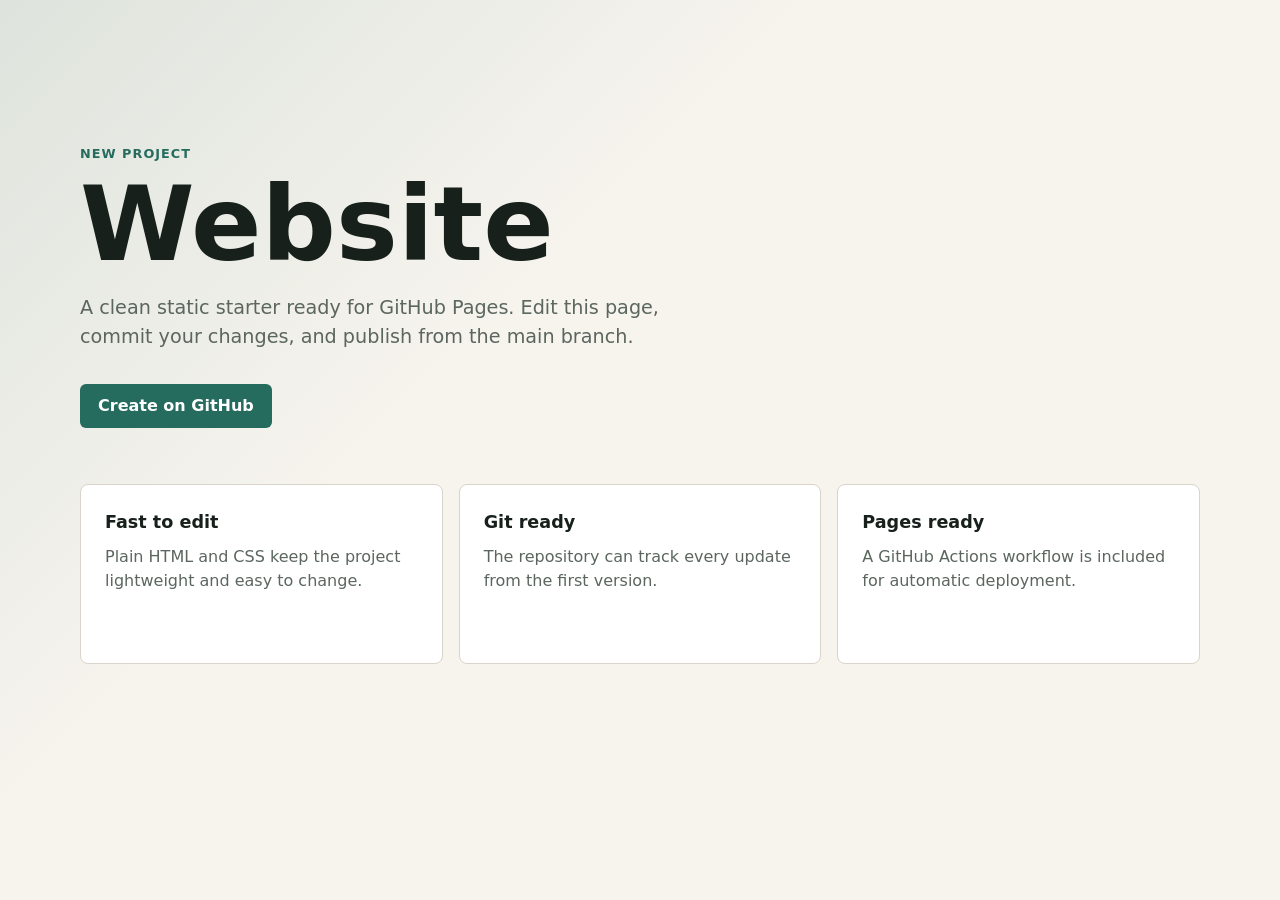
==== index.html @ baddbef1 "Initial website project" ====
<!doctype html>
<html lang="en">
  <head>
    <meta charset="utf-8">
    <meta name="viewport" content="width=device-width, initial-scale=1">
    <meta name="description" content="A starter website project.">
    <title>Website</title>
    <link rel="stylesheet" href="assets/styles.css">
  </head>
  <body>
    <main class="site-shell">
      <section class="hero" aria-labelledby="page-title">
        <p class="eyebrow">New project</p>
        <h1 id="page-title">Website</h1>
        <p class="intro">
          A clean static starter ready for GitHub Pages. Edit this page, commit
          your changes, and publish from the main branch.
        </p>
        <a class="button" href="https://github.com/new">Create on GitHub</a>
      </section>

      <section class="content-grid" aria-label="Project highlights">
        <article>
          <h2>Fast to edit</h2>
          <p>Plain HTML and CSS keep the project lightweight and easy to change.</p>
        </article>
        <article>
          <h2>Git ready</h2>
          <p>The repository can track every update from the first version.</p>
        </article>
        <article>
          <h2>Pages ready</h2>
          <p>A GitHub Actions workflow is included for automatic deployment.</p>
        </article>
      </section>
    </main>
  </body>
</html>
---- assets/styles.css ----
:root {
  color-scheme: light;
  --bg: #f7f4ee;
  --ink: #17201b;
  --muted: #5b665f;
  --accent: #256c5f;
  --accent-strong: #16483f;
  --panel: #ffffff;
  --line: #d9d4ca;
}

* {
  box-sizing: border-box;
}

body {
  margin: 0;
  min-height: 100vh;
  font-family: Inter, ui-sans-serif, system-ui, -apple-system, BlinkMacSystemFont, "Segoe UI", sans-serif;
  line-height: 1.5;
  color: var(--ink);
  background:
    linear-gradient(135deg, rgba(37, 108, 95, 0.12), transparent 38%),
    var(--bg);
}

.site-shell {
  width: min(1120px, calc(100% - 32px));
  margin: 0 auto;
  padding: 72px 0;
}

.hero {
  max-width: 760px;
  padding: 72px 0 56px;
}

.eyebrow {
  margin: 0 0 12px;
  color: var(--accent);
  font-size: 0.8rem;
  font-weight: 700;
  letter-spacing: 0.08em;
  text-transform: uppercase;
}

h1,
h2,
p {
  margin-top: 0;
}

h1 {
  margin-bottom: 20px;
  font-size: clamp(3rem, 10vw, 6.5rem);
  line-height: 0.95;
  letter-spacing: 0;
}

.intro {
  max-width: 620px;
  margin-bottom: 32px;
  color: var(--muted);
  font-size: 1.2rem;
}

.button {
  display: inline-flex;
  min-height: 44px;
  align-items: center;
  justify-content: center;
  padding: 0 18px;
  border-radius: 6px;
  color: #ffffff;
  background: var(--accent);
  font-weight: 700;
  text-decoration: none;
}

.button:hover {
  background: var(--accent-strong);
}

.content-grid {
  display: grid;
  grid-template-columns: repeat(3, minmax(0, 1fr));
  gap: 16px;
}

article {
  min-height: 180px;
  padding: 24px;
  border: 1px solid var(--line);
  border-radius: 8px;
  background: var(--panel);
}

article h2 {
  margin-bottom: 10px;
  font-size: 1.1rem;
}

article p {
  margin-bottom: 0;
  color: var(--muted);
}

@media (max-width: 720px) {
  .site-shell {
    padding: 40px 0;
  }

  .hero {
    padding: 48px 0 40px;
  }

  .content-grid {
    grid-template-columns: 1fr;
  }
}
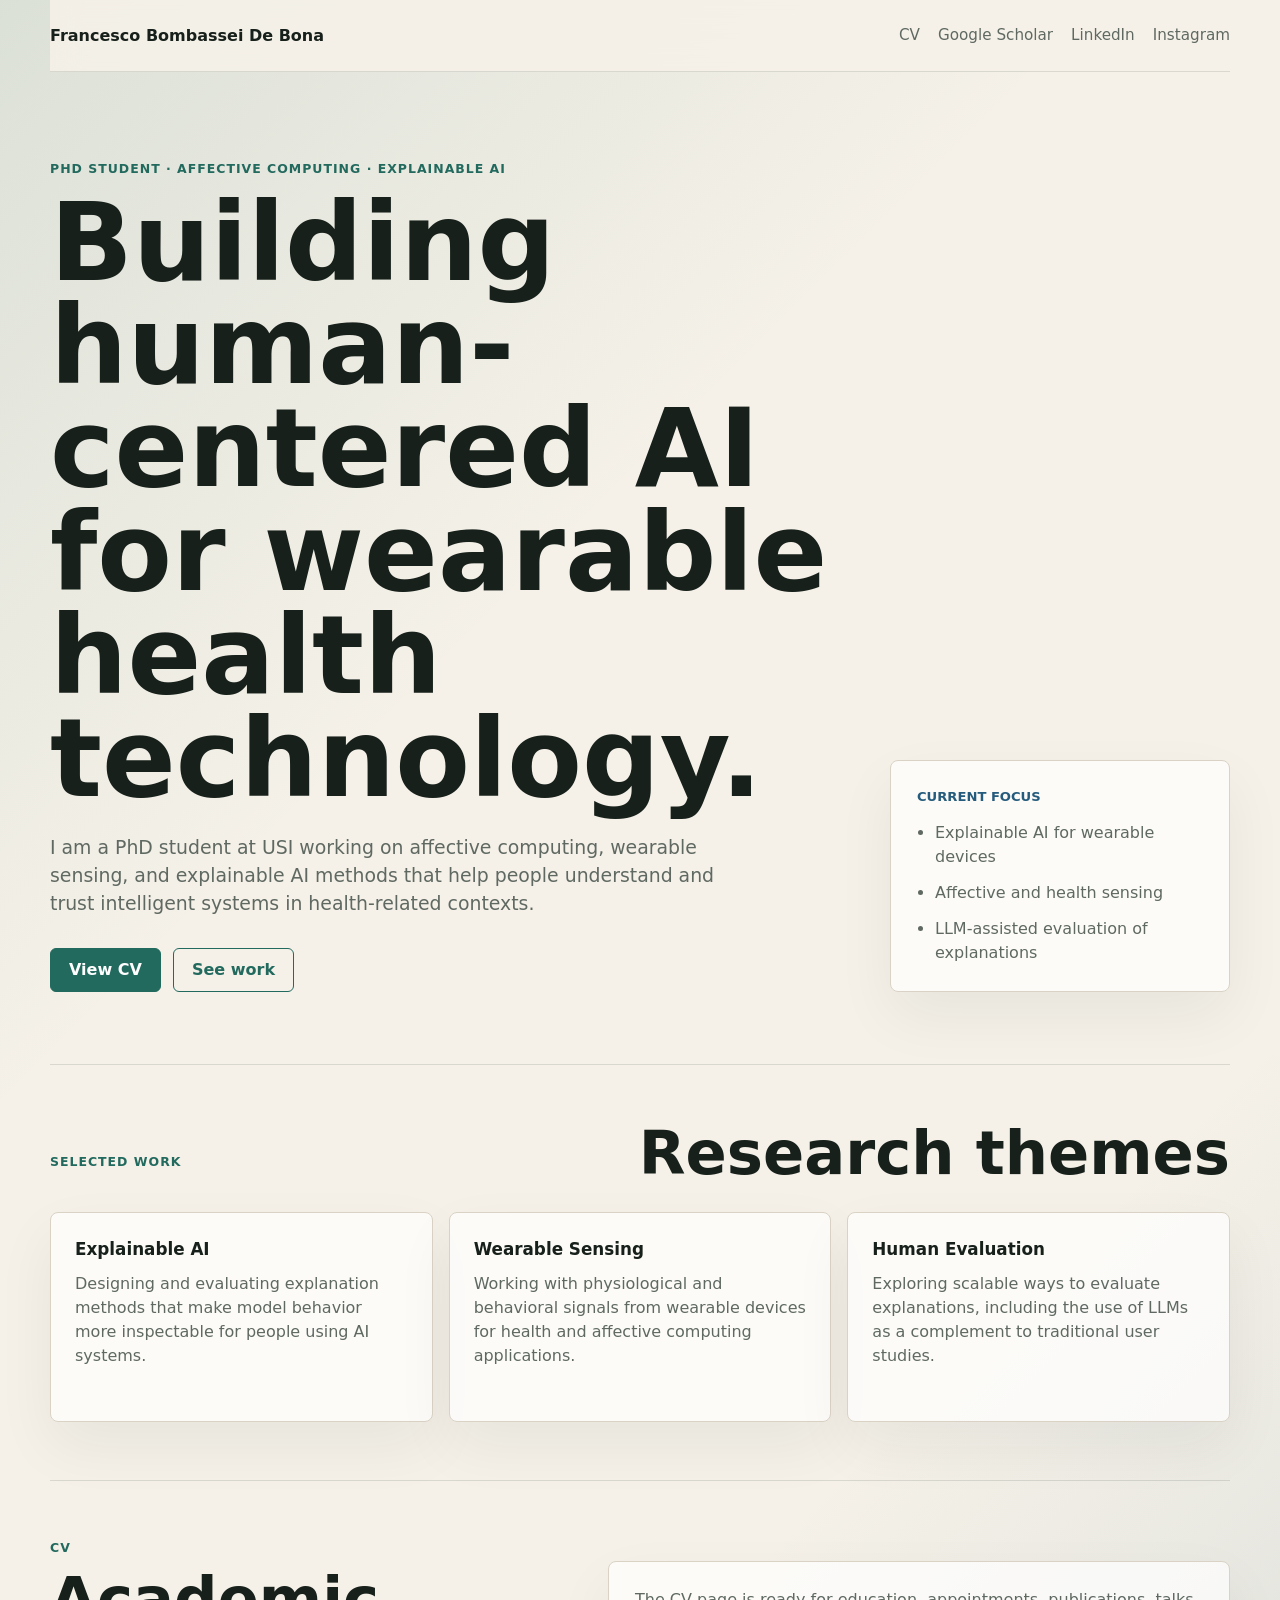
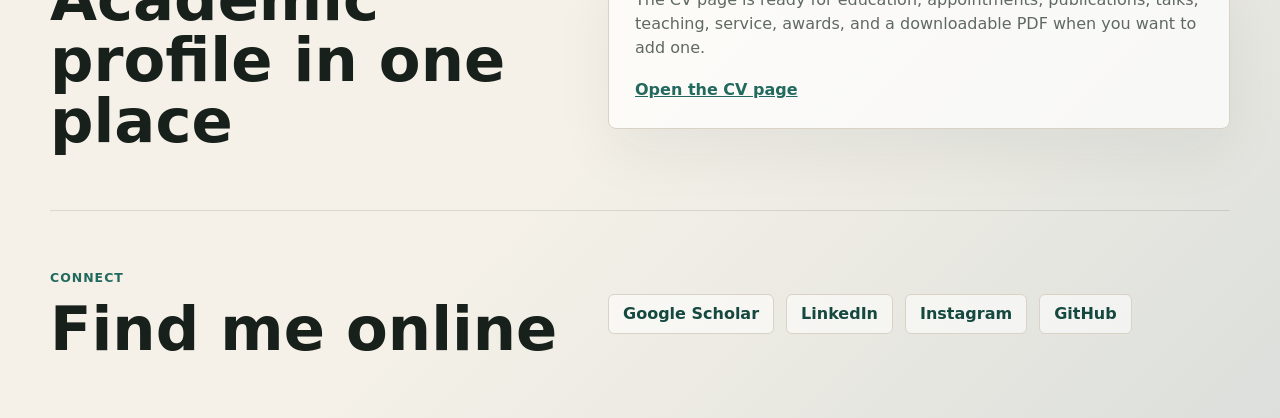
==== commit 3e1ddbae: "Build personal homepage and CV page" ====
--- a/index.html
+++ b/index.html
@@ -3,35 +3,102 @@
   <head>
     <meta charset="utf-8">
     <meta name="viewport" content="width=device-width, initial-scale=1">
-    <meta name="description" content="A starter website project.">
-    <title>Website</title>
+    <meta name="description" content="Personal website for Francesco Bombassei De Bona.">
+    <title>Francesco Bombassei De Bona</title>
     <link rel="stylesheet" href="assets/styles.css">
   </head>
   <body>
-    <main class="site-shell">
+    <header class="site-header">
+      <a class="brand" href="index.html">Francesco Bombassei De Bona</a>
+      <nav class="top-links" aria-label="Primary links">
+        <a href="cv.html">CV</a>
+        <a href="https://scholar.google.com/scholar?q=%22Francesco+Bombassei+De+Bona%22" target="_blank" rel="noopener noreferrer">Google Scholar</a>
+        <a href="https://www.linkedin.com/in/frabomba6/" target="_blank" rel="noopener noreferrer">LinkedIn</a>
+        <a href="https://www.instagram.com/frabomba6/" target="_blank" rel="noopener noreferrer">Instagram</a>
+      </nav>
+    </header>
+
+    <main>
       <section class="hero" aria-labelledby="page-title">
-        <p class="eyebrow">New project</p>
-        <h1 id="page-title">Website</h1>
-        <p class="intro">
-          A clean static starter ready for GitHub Pages. Edit this page, commit
-          your changes, and publish from the main branch.
-        </p>
-        <a class="button" href="https://github.com/new">Create on GitHub</a>
+        <div class="hero-copy">
+          <p class="eyebrow">PhD student · Affective computing · Explainable AI</p>
+          <h1 id="page-title">Building human-centered AI for wearable health technology.</h1>
+          <p class="intro">
+            I am a PhD student at USI working on affective computing, wearable
+            sensing, and explainable AI methods that help people understand and
+            trust intelligent systems in health-related contexts.
+          </p>
+          <div class="hero-actions" aria-label="Main actions">
+            <a class="button" href="cv.html">View CV</a>
+            <a class="button secondary" href="#work">See work</a>
+          </div>
+        </div>
+        <aside class="profile-panel" aria-label="Profile summary">
+          <p class="panel-kicker">Current Focus</p>
+          <ul>
+            <li>Explainable AI for wearable devices</li>
+            <li>Affective and health sensing</li>
+            <li>LLM-assisted evaluation of explanations</li>
+          </ul>
+        </aside>
       </section>
 
-      <section class="content-grid" aria-label="Project highlights">
-        <article>
-          <h2>Fast to edit</h2>
-          <p>Plain HTML and CSS keep the project lightweight and easy to change.</p>
-        </article>
-        <article>
-          <h2>Git ready</h2>
-          <p>The repository can track every update from the first version.</p>
-        </article>
-        <article>
-          <h2>Pages ready</h2>
-          <p>A GitHub Actions workflow is included for automatic deployment.</p>
-        </article>
+      <section id="work" class="section-block" aria-labelledby="work-title">
+        <div class="section-heading">
+          <p class="eyebrow">Selected Work</p>
+          <h2 id="work-title">Research themes</h2>
+        </div>
+        <div class="content-grid">
+          <article>
+            <h3>Explainable AI</h3>
+            <p>
+              Designing and evaluating explanation methods that make model
+              behavior more inspectable for people using AI systems.
+            </p>
+          </article>
+          <article>
+            <h3>Wearable Sensing</h3>
+            <p>
+              Working with physiological and behavioral signals from wearable
+              devices for health and affective computing applications.
+            </p>
+          </article>
+          <article>
+            <h3>Human Evaluation</h3>
+            <p>
+              Exploring scalable ways to evaluate explanations, including the
+              use of LLMs as a complement to traditional user studies.
+            </p>
+          </article>
+        </div>
+      </section>
+
+      <section class="section-block split-section" aria-labelledby="cv-title">
+        <div>
+          <p class="eyebrow">CV</p>
+          <h2 id="cv-title">Academic profile in one place</h2>
+        </div>
+        <div class="text-panel">
+          <p>
+            The CV page is ready for education, appointments, publications,
+            talks, teaching, service, awards, and a downloadable PDF when you
+            want to add one.
+          </p>
+          <a class="text-link" href="cv.html">Open the CV page</a>
+        </div>
+      </section>
+
+      <section class="section-block contact-strip" aria-labelledby="contact-title">
+        <div>
+          <p class="eyebrow">Connect</p>
+          <h2 id="contact-title">Find me online</h2>
+        </div>
+        <div class="contact-links">
+          <a href="https://scholar.google.com/scholar?q=%22Francesco+Bombassei+De+Bona%22" target="_blank" rel="noopener noreferrer">Google Scholar</a>
+          <a href="https://www.linkedin.com/in/frabomba6/" target="_blank" rel="noopener noreferrer">LinkedIn</a>
+          <a href="https://www.instagram.com/frabomba6/" target="_blank" rel="noopener noreferrer">Instagram</a>
+          <a href="https://github.com/FraBomba6" target="_blank" rel="noopener noreferrer">GitHub</a>
+        </div>
       </section>
     </main>
   </body>
--- a/assets/styles.css
+++ b/assets/styles.css
@@ -1,16 +1,22 @@
 :root {
   color-scheme: light;
-  --bg: #f7f4ee;
+  --bg: #f5f1e8;
   --ink: #17201b;
-  --muted: #5b665f;
-  --accent: #256c5f;
-  --accent-strong: #16483f;
+  --muted: #5f6962;
+  --accent: #22695e;
+  --accent-strong: #15493f;
+  --blue: #255b7c;
   --panel: #ffffff;
-  --line: #d9d4ca;
+  --line: #d9d2c5;
+  --soft: #ece5d8;
 }
 
 * {
   box-sizing: border-box;
+}
+
+html {
+  scroll-behavior: smooth;
 }
 
 body {
@@ -20,48 +26,121 @@
   line-height: 1.5;
   color: var(--ink);
   background:
-    linear-gradient(135deg, rgba(37, 108, 95, 0.12), transparent 38%),
+    linear-gradient(135deg, rgba(34, 105, 94, 0.12), transparent 34%),
+    linear-gradient(315deg, rgba(37, 91, 124, 0.12), transparent 30%),
     var(--bg);
 }
 
-.site-shell {
-  width: min(1120px, calc(100% - 32px));
+a {
+  color: inherit;
+}
+
+.site-header {
+  position: sticky;
+  top: 0;
+  z-index: 10;
+  display: flex;
+  width: min(1180px, calc(100% - 32px));
+  min-height: 72px;
+  align-items: center;
+  justify-content: space-between;
+  gap: 24px;
   margin: 0 auto;
-  padding: 72px 0;
+  border-bottom: 1px solid rgba(23, 32, 27, 0.12);
+  background: rgba(245, 241, 232, 0.9);
+  backdrop-filter: blur(14px);
+}
+
+.brand {
+  font-weight: 800;
+  text-decoration: none;
+}
+
+.top-links {
+  display: flex;
+  flex-wrap: wrap;
+  align-items: center;
+  justify-content: flex-end;
+  gap: 10px 18px;
+  color: var(--muted);
+  font-size: 0.95rem;
+}
+
+.top-links a {
+  text-decoration: none;
+}
+
+.top-links a:hover,
+.top-links a[aria-current="page"] {
+  color: var(--accent);
+}
+
+main,
+.cv-layout {
+  width: min(1180px, calc(100% - 32px));
+  margin: 0 auto;
 }
 
 .hero {
-  max-width: 760px;
-  padding: 72px 0 56px;
+  display: grid;
+  grid-template-columns: minmax(0, 1fr) 340px;
+  gap: 48px;
+  align-items: end;
+  padding: 88px 0 72px;
+}
+
+.hero-copy {
+  max-width: 790px;
 }
 
 .eyebrow {
   margin: 0 0 12px;
   color: var(--accent);
-  font-size: 0.8rem;
-  font-weight: 700;
+  font-size: 0.78rem;
+  font-weight: 800;
   letter-spacing: 0.08em;
   text-transform: uppercase;
 }
 
 h1,
 h2,
+h3,
 p {
   margin-top: 0;
 }
 
 h1 {
-  margin-bottom: 20px;
-  font-size: clamp(3rem, 10vw, 6.5rem);
+  margin-bottom: 22px;
+  max-width: 920px;
+  font-size: clamp(3rem, 9vw, 6.8rem);
   line-height: 0.95;
   letter-spacing: 0;
 }
 
+h2 {
+  margin-bottom: 0;
+  font-size: clamp(2rem, 5vw, 3.8rem);
+  line-height: 1;
+  letter-spacing: 0;
+}
+
+h3 {
+  margin-bottom: 10px;
+  font-size: 1.05rem;
+}
+
 .intro {
-  max-width: 620px;
-  margin-bottom: 32px;
-  color: var(--muted);
-  font-size: 1.2rem;
+  max-width: 700px;
+  margin-bottom: 30px;
+  color: var(--muted);
+  font-size: 1.18rem;
+}
+
+.hero-actions,
+.contact-links {
+  display: flex;
+  flex-wrap: wrap;
+  gap: 12px;
 }
 
 .button {
@@ -70,10 +149,11 @@
   align-items: center;
   justify-content: center;
   padding: 0 18px;
+  border: 1px solid var(--accent);
   border-radius: 6px;
   color: #ffffff;
   background: var(--accent);
-  font-weight: 700;
+  font-weight: 800;
   text-decoration: none;
 }
 
@@ -81,6 +161,59 @@
   background: var(--accent-strong);
 }
 
+.button.secondary {
+  color: var(--accent);
+  background: transparent;
+}
+
+.button.secondary:hover {
+  color: #ffffff;
+  background: var(--accent);
+}
+
+.profile-panel,
+.text-panel,
+article {
+  border: 1px solid var(--line);
+  border-radius: 8px;
+  background: rgba(255, 255, 255, 0.72);
+  box-shadow: 0 24px 60px rgba(23, 32, 27, 0.06);
+}
+
+.profile-panel {
+  padding: 26px;
+}
+
+.panel-kicker {
+  margin-bottom: 14px;
+  color: var(--blue);
+  font-size: 0.82rem;
+  font-weight: 800;
+  text-transform: uppercase;
+}
+
+.profile-panel ul {
+  display: grid;
+  gap: 12px;
+  margin: 0;
+  padding-left: 18px;
+  color: var(--muted);
+}
+
+.section-block,
+.cv-section {
+  padding: 58px 0;
+  border-top: 1px solid rgba(23, 32, 27, 0.12);
+}
+
+.section-heading {
+  display: flex;
+  align-items: end;
+  justify-content: space-between;
+  gap: 24px;
+  margin-bottom: 28px;
+}
+
 .content-grid {
   display: grid;
   grid-template-columns: repeat(3, minmax(0, 1fr));
@@ -88,30 +221,130 @@
 }
 
 article {
-  min-height: 180px;
+  min-height: 210px;
   padding: 24px;
+}
+
+article p,
+.text-panel p,
+.timeline-item p {
+  margin-bottom: 0;
+  color: var(--muted);
+}
+
+.split-section,
+.contact-strip {
+  display: grid;
+  grid-template-columns: minmax(0, 0.82fr) minmax(320px, 1fr);
+  gap: 48px;
+  align-items: center;
+}
+
+.text-panel {
+  padding: 26px;
+}
+
+.text-link {
+  display: inline-flex;
+  margin-top: 18px;
+  color: var(--accent);
+  font-weight: 800;
+}
+
+.contact-links a {
+  display: inline-flex;
+  min-height: 40px;
+  align-items: center;
+  padding: 0 14px;
   border: 1px solid var(--line);
-  border-radius: 8px;
-  background: var(--panel);
-}
-
-article h2 {
-  margin-bottom: 10px;
-  font-size: 1.1rem;
-}
-
-article p {
-  margin-bottom: 0;
-  color: var(--muted);
-}
-
-@media (max-width: 720px) {
-  .site-shell {
-    padding: 40px 0;
+  border-radius: 6px;
+  background: rgba(255, 255, 255, 0.58);
+  color: var(--accent-strong);
+  font-weight: 800;
+  text-decoration: none;
+}
+
+.contact-links a:hover {
+  border-color: var(--accent);
+}
+
+.cv-layout {
+  max-width: 920px;
+  padding-bottom: 72px;
+}
+
+.cv-intro {
+  padding: 80px 0 56px;
+}
+
+.cv-intro h1 {
+  font-size: clamp(3rem, 8vw, 5.4rem);
+}
+
+.timeline-item {
+  display: grid;
+  grid-template-columns: 150px minmax(0, 1fr);
+  gap: 24px;
+  padding: 22px 0;
+  border-top: 1px solid var(--line);
+}
+
+.timeline-item:first-of-type {
+  margin-top: 20px;
+}
+
+.item-date {
+  color: var(--accent);
+  font-size: 0.9rem;
+  font-weight: 800;
+}
+
+.empty-item {
+  color: var(--muted);
+}
+
+.tag-list {
+  display: flex;
+  flex-wrap: wrap;
+  gap: 10px;
+  margin-top: 20px;
+}
+
+.tag-list span {
+  display: inline-flex;
+  min-height: 38px;
+  align-items: center;
+  padding: 0 12px;
+  border: 1px solid var(--line);
+  border-radius: 999px;
+  background: var(--soft);
+  color: var(--accent-strong);
+  font-weight: 750;
+}
+
+@media (max-width: 860px) {
+  .site-header {
+    position: static;
+    min-height: auto;
+    flex-direction: column;
+    align-items: flex-start;
+    padding: 18px 0;
+  }
+
+  .top-links {
+    justify-content: flex-start;
+  }
+
+  .hero,
+  .split-section,
+  .contact-strip,
+  .timeline-item {
+    grid-template-columns: 1fr;
   }
 
   .hero {
-    padding: 48px 0 40px;
+    gap: 28px;
+    padding: 56px 0;
   }
 
   .content-grid {
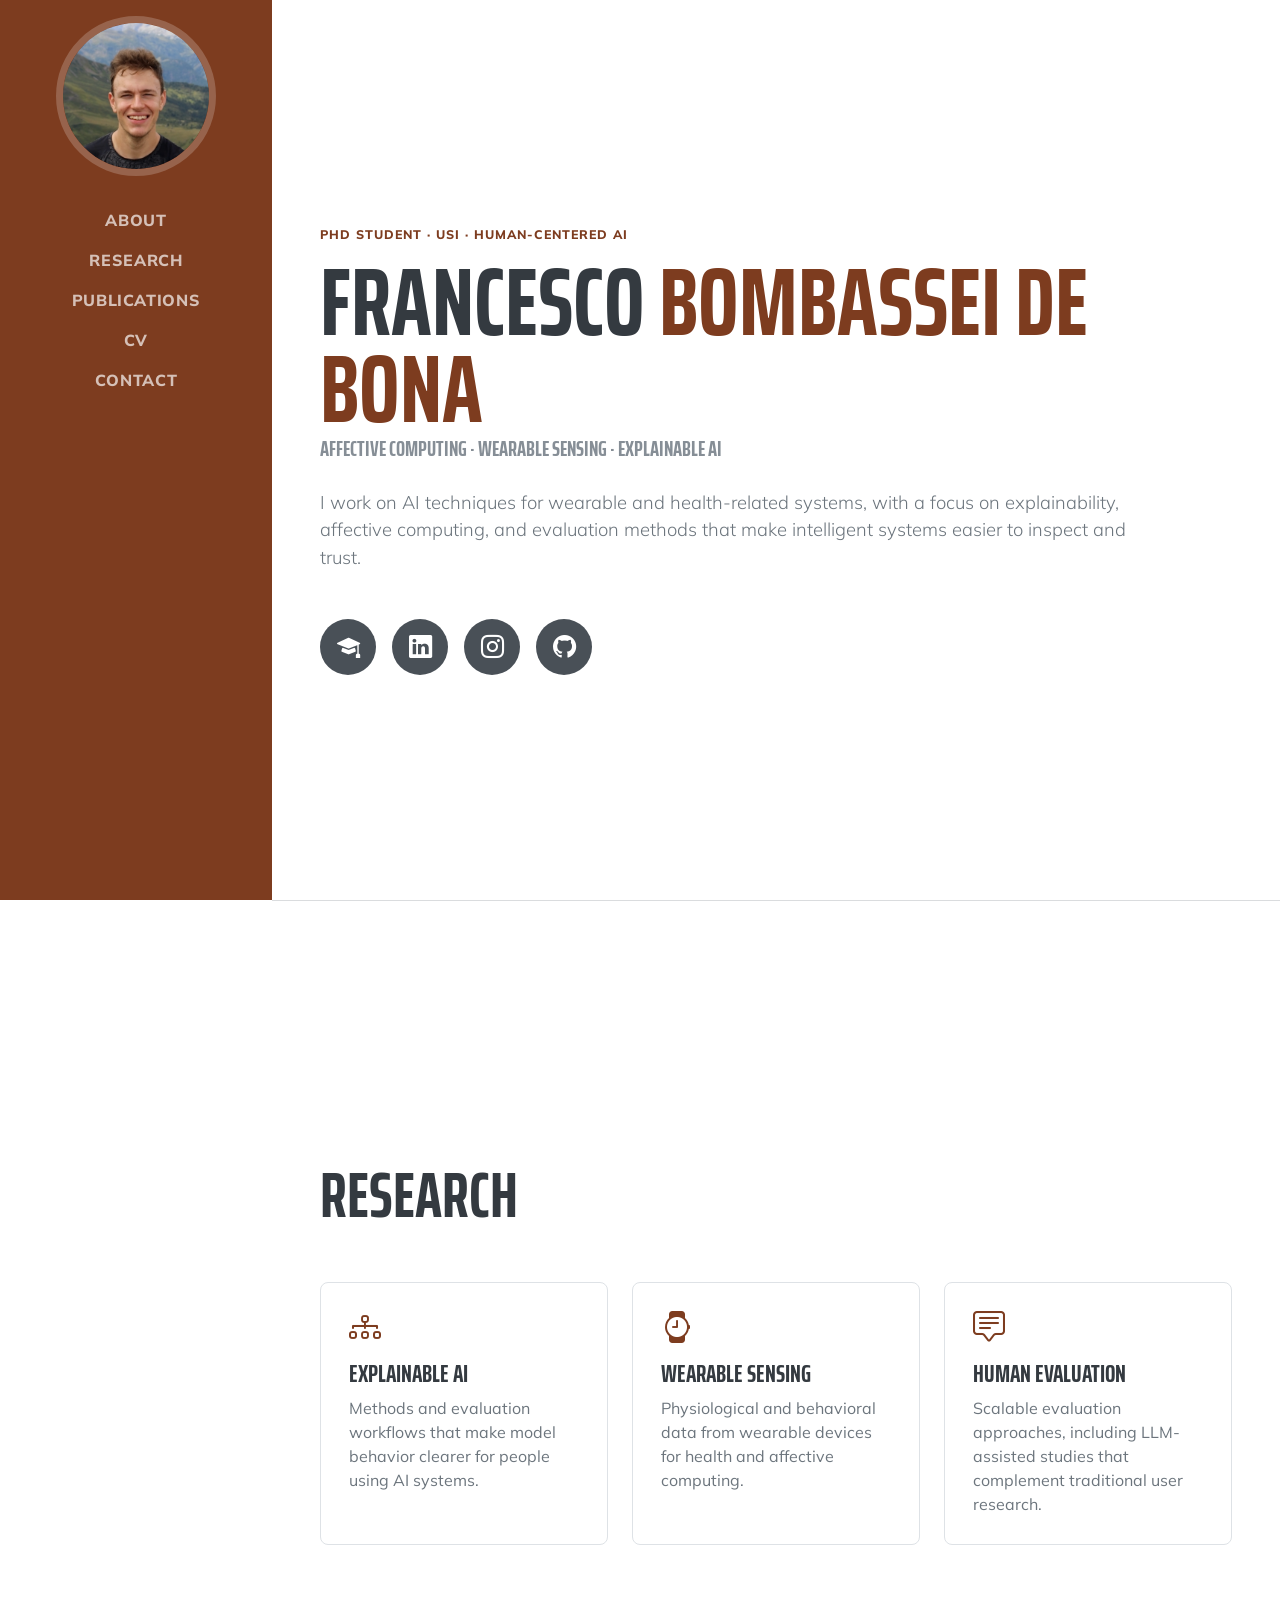
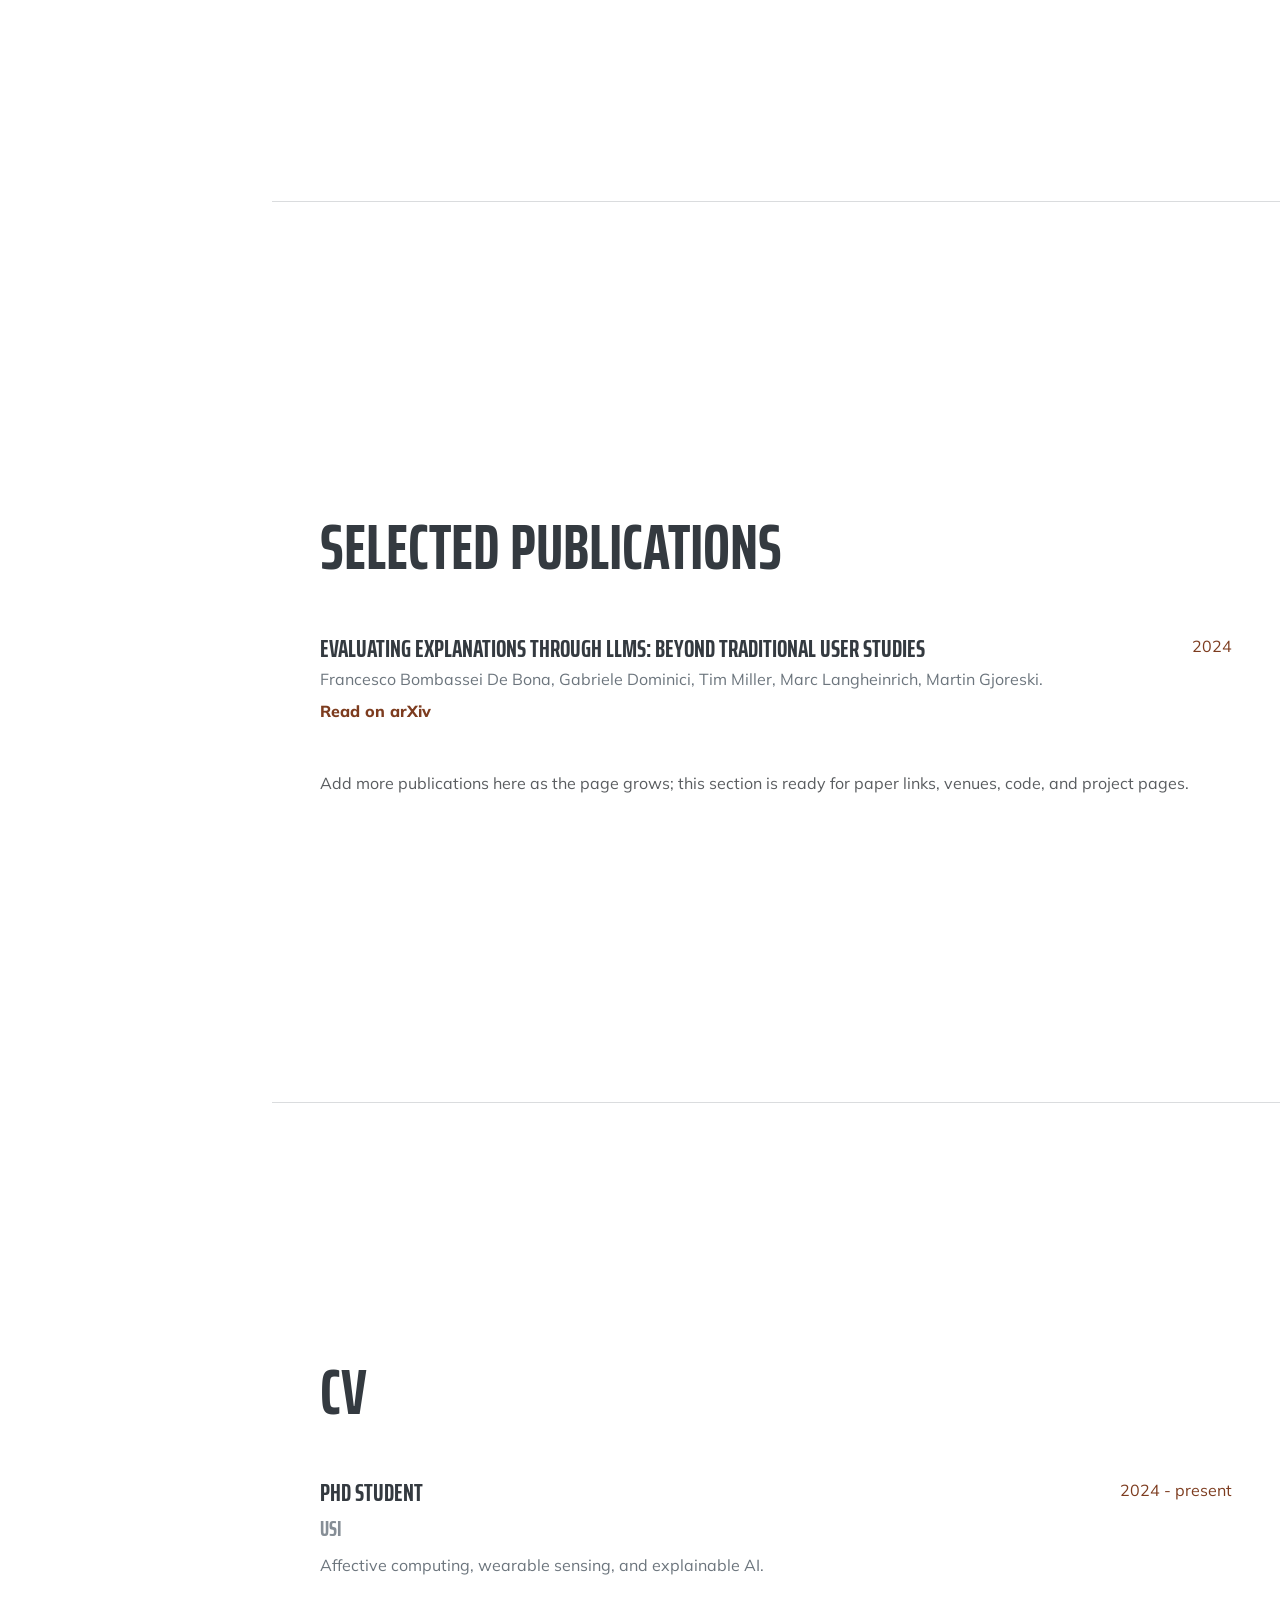
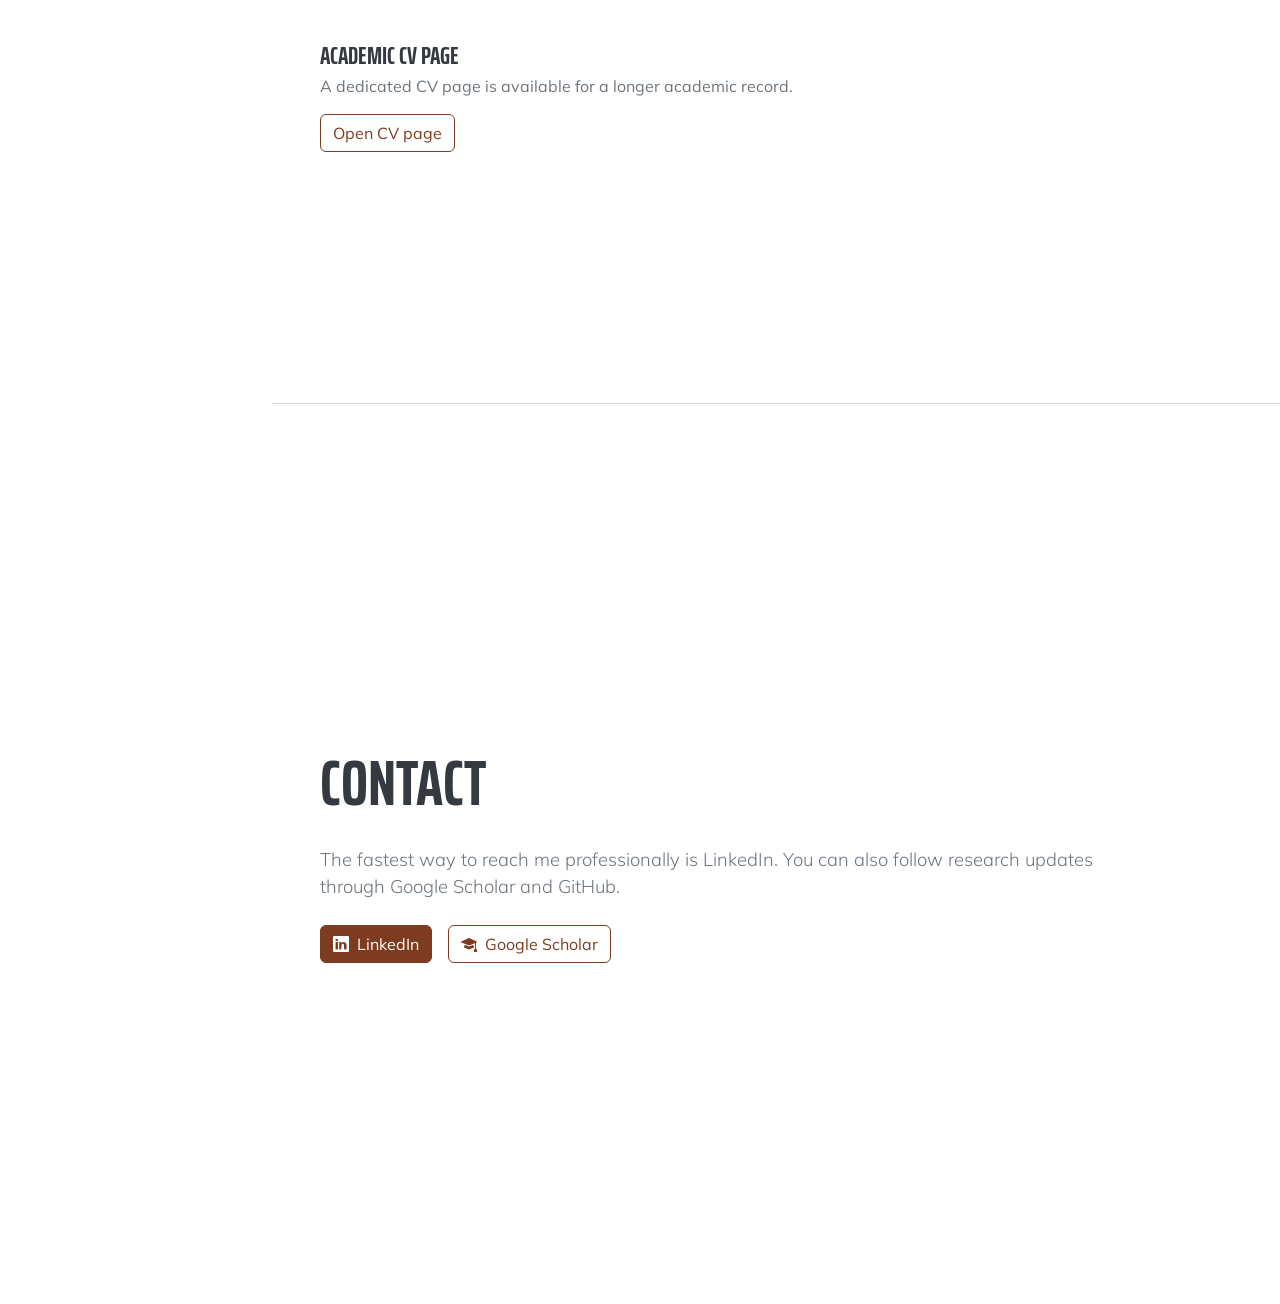
==== commit ebfd8034: "Switch site to Bootstrap resume theme" ====
--- a/index.html
+++ b/index.html
@@ -5,101 +5,167 @@
     <meta name="viewport" content="width=device-width, initial-scale=1">
     <meta name="description" content="Personal website for Francesco Bombassei De Bona.">
     <title>Francesco Bombassei De Bona</title>
+    <link rel="preconnect" href="https://cdn.jsdelivr.net">
+    <link rel="preconnect" href="https://fonts.googleapis.com">
+    <link rel="preconnect" href="https://fonts.gstatic.com" crossorigin>
+    <link href="https://fonts.googleapis.com/css2?family=Saira+Extra+Condensed:wght@600;700&family=Muli:wght@400;500;700;800&display=swap" rel="stylesheet">
+    <link href="https://cdn.jsdelivr.net/npm/bootstrap@5.3.3/dist/css/bootstrap.min.css" rel="stylesheet">
+    <link href="https://cdn.jsdelivr.net/npm/bootstrap-icons@1.11.3/font/bootstrap-icons.min.css" rel="stylesheet">
     <link rel="stylesheet" href="assets/styles.css">
   </head>
-  <body>
-    <header class="site-header">
-      <a class="brand" href="index.html">Francesco Bombassei De Bona</a>
-      <nav class="top-links" aria-label="Primary links">
-        <a href="cv.html">CV</a>
-        <a href="https://scholar.google.com/scholar?q=%22Francesco+Bombassei+De+Bona%22" target="_blank" rel="noopener noreferrer">Google Scholar</a>
-        <a href="https://www.linkedin.com/in/frabomba6/" target="_blank" rel="noopener noreferrer">LinkedIn</a>
-        <a href="https://www.instagram.com/frabomba6/" target="_blank" rel="noopener noreferrer">Instagram</a>
-      </nav>
-    </header>
+  <body id="page-top">
+    <nav class="navbar navbar-expand-lg navbar-dark bg-primary fixed-top" id="sideNav" aria-label="Main navigation">
+      <a class="navbar-brand js-scroll-trigger" href="#page-top">
+        <span class="d-block d-lg-none">Francesco Bombassei De Bona</span>
+        <span class="d-none d-lg-block">
+          <img class="img-fluid img-profile rounded-circle mx-auto mb-3" src="assets/img/francesco-bombassei.png" alt="Francesco Bombassei De Bona">
+        </span>
+      </a>
+      <button class="navbar-toggler" type="button" data-bs-toggle="collapse" data-bs-target="#navbarResponsive" aria-controls="navbarResponsive" aria-expanded="false" aria-label="Toggle navigation">
+        <span class="navbar-toggler-icon"></span>
+      </button>
+      <div class="collapse navbar-collapse" id="navbarResponsive">
+        <ul class="navbar-nav">
+          <li class="nav-item"><a class="nav-link" href="#about">About</a></li>
+          <li class="nav-item"><a class="nav-link" href="#research">Research</a></li>
+          <li class="nav-item"><a class="nav-link" href="#publications">Publications</a></li>
+          <li class="nav-item"><a class="nav-link" href="#cv">CV</a></li>
+          <li class="nav-item"><a class="nav-link" href="#contact">Contact</a></li>
+        </ul>
+      </div>
+    </nav>
 
-    <main>
-      <section class="hero" aria-labelledby="page-title">
-        <div class="hero-copy">
-          <p class="eyebrow">PhD student · Affective computing · Explainable AI</p>
-          <h1 id="page-title">Building human-centered AI for wearable health technology.</h1>
-          <p class="intro">
-            I am a PhD student at USI working on affective computing, wearable
-            sensing, and explainable AI methods that help people understand and
-            trust intelligent systems in health-related contexts.
+    <main class="container-fluid p-0">
+      <section class="resume-section" id="about">
+        <div class="resume-section-content">
+          <p class="eyebrow mb-3">PhD Student · USI · Human-centered AI</p>
+          <h1 class="mb-0">
+            Francesco
+            <span class="text-primary">Bombassei De Bona</span>
+          </h1>
+          <div class="subheading mb-4">
+            Affective computing · wearable sensing · explainable AI
+          </div>
+          <p class="lead mb-5">
+            I work on AI techniques for wearable and health-related systems, with
+            a focus on explainability, affective computing, and evaluation
+            methods that make intelligent systems easier to inspect and trust.
           </p>
-          <div class="hero-actions" aria-label="Main actions">
-            <a class="button" href="cv.html">View CV</a>
-            <a class="button secondary" href="#work">See work</a>
+          <div class="social-icons" aria-label="Profile links">
+            <a class="social-icon" href="https://scholar.google.com/scholar?q=%22Francesco+Bombassei+De+Bona%22" target="_blank" rel="noopener noreferrer" aria-label="Google Scholar">
+              <i class="bi bi-mortarboard-fill"></i>
+            </a>
+            <a class="social-icon" href="https://www.linkedin.com/in/frabomba6/" target="_blank" rel="noopener noreferrer" aria-label="LinkedIn">
+              <i class="bi bi-linkedin"></i>
+            </a>
+            <a class="social-icon" href="https://www.instagram.com/frabomba6/" target="_blank" rel="noopener noreferrer" aria-label="Instagram">
+              <i class="bi bi-instagram"></i>
+            </a>
+            <a class="social-icon" href="https://github.com/FraBomba6" target="_blank" rel="noopener noreferrer" aria-label="GitHub">
+              <i class="bi bi-github"></i>
+            </a>
           </div>
-        </div>
-        <aside class="profile-panel" aria-label="Profile summary">
-          <p class="panel-kicker">Current Focus</p>
-          <ul>
-            <li>Explainable AI for wearable devices</li>
-            <li>Affective and health sensing</li>
-            <li>LLM-assisted evaluation of explanations</li>
-          </ul>
-        </aside>
-      </section>
-
-      <section id="work" class="section-block" aria-labelledby="work-title">
-        <div class="section-heading">
-          <p class="eyebrow">Selected Work</p>
-          <h2 id="work-title">Research themes</h2>
-        </div>
-        <div class="content-grid">
-          <article>
-            <h3>Explainable AI</h3>
-            <p>
-              Designing and evaluating explanation methods that make model
-              behavior more inspectable for people using AI systems.
-            </p>
-          </article>
-          <article>
-            <h3>Wearable Sensing</h3>
-            <p>
-              Working with physiological and behavioral signals from wearable
-              devices for health and affective computing applications.
-            </p>
-          </article>
-          <article>
-            <h3>Human Evaluation</h3>
-            <p>
-              Exploring scalable ways to evaluate explanations, including the
-              use of LLMs as a complement to traditional user studies.
-            </p>
-          </article>
         </div>
       </section>
 
-      <section class="section-block split-section" aria-labelledby="cv-title">
-        <div>
-          <p class="eyebrow">CV</p>
-          <h2 id="cv-title">Academic profile in one place</h2>
-        </div>
-        <div class="text-panel">
-          <p>
-            The CV page is ready for education, appointments, publications,
-            talks, teaching, service, awards, and a downloadable PDF when you
-            want to add one.
-          </p>
-          <a class="text-link" href="cv.html">Open the CV page</a>
+      <hr class="m-0">
+
+      <section class="resume-section" id="research">
+        <div class="resume-section-content">
+          <h2 class="mb-5">Research</h2>
+          <div class="row g-4">
+            <div class="col-md-4">
+              <div class="theme-card h-100">
+                <i class="bi bi-diagram-3"></i>
+                <h3>Explainable AI</h3>
+                <p>Methods and evaluation workflows that make model behavior clearer for people using AI systems.</p>
+              </div>
+            </div>
+            <div class="col-md-4">
+              <div class="theme-card h-100">
+                <i class="bi bi-watch"></i>
+                <h3>Wearable Sensing</h3>
+                <p>Physiological and behavioral data from wearable devices for health and affective computing.</p>
+              </div>
+            </div>
+            <div class="col-md-4">
+              <div class="theme-card h-100">
+                <i class="bi bi-chat-square-text"></i>
+                <h3>Human Evaluation</h3>
+                <p>Scalable evaluation approaches, including LLM-assisted studies that complement traditional user research.</p>
+              </div>
+            </div>
+          </div>
         </div>
       </section>
 
-      <section class="section-block contact-strip" aria-labelledby="contact-title">
-        <div>
-          <p class="eyebrow">Connect</p>
-          <h2 id="contact-title">Find me online</h2>
+      <hr class="m-0">
+
+      <section class="resume-section" id="publications">
+        <div class="resume-section-content">
+          <h2 class="mb-5">Selected Publications</h2>
+          <div class="d-flex flex-column flex-md-row justify-content-between gap-3 mb-5">
+            <div class="flex-grow-1">
+              <h3 class="mb-1">Evaluating Explanations Through LLMs: Beyond Traditional User Studies</h3>
+              <p class="mb-2">
+                Francesco Bombassei De Bona, Gabriele Dominici, Tim Miller,
+                Marc Langheinrich, Martin Gjoreski.
+              </p>
+              <a class="inline-link" href="https://arxiv.org/abs/2410.17781" target="_blank" rel="noopener noreferrer">Read on arXiv</a>
+            </div>
+            <div class="flex-shrink-0"><span class="text-primary">2024</span></div>
+          </div>
+          <p class="text-muted mb-0">
+            Add more publications here as the page grows; this section is ready
+            for paper links, venues, code, and project pages.
+          </p>
         </div>
-        <div class="contact-links">
-          <a href="https://scholar.google.com/scholar?q=%22Francesco+Bombassei+De+Bona%22" target="_blank" rel="noopener noreferrer">Google Scholar</a>
-          <a href="https://www.linkedin.com/in/frabomba6/" target="_blank" rel="noopener noreferrer">LinkedIn</a>
-          <a href="https://www.instagram.com/frabomba6/" target="_blank" rel="noopener noreferrer">Instagram</a>
-          <a href="https://github.com/FraBomba6" target="_blank" rel="noopener noreferrer">GitHub</a>
+      </section>
+
+      <hr class="m-0">
+
+      <section class="resume-section" id="cv">
+        <div class="resume-section-content">
+          <h2 class="mb-5">CV</h2>
+          <div class="d-flex flex-column flex-md-row justify-content-between gap-3 mb-5">
+            <div class="flex-grow-1">
+              <h3 class="mb-1">PhD Student</h3>
+              <div class="subheading mb-2">USI</div>
+              <p>Affective computing, wearable sensing, and explainable AI.</p>
+            </div>
+            <div class="flex-shrink-0"><span class="text-primary">2024 - present</span></div>
+          </div>
+          <div class="d-flex flex-column flex-md-row justify-content-between gap-3">
+            <div class="flex-grow-1">
+              <h3 class="mb-1">Academic CV page</h3>
+              <p class="mb-3">A dedicated CV page is available for a longer academic record.</p>
+              <a class="btn btn-outline-primary" href="cv.html">Open CV page</a>
+            </div>
+          </div>
+        </div>
+      </section>
+
+      <hr class="m-0">
+
+      <section class="resume-section" id="contact">
+        <div class="resume-section-content">
+          <h2 class="mb-4">Contact</h2>
+          <p class="lead mb-4">
+            The fastest way to reach me professionally is LinkedIn. You can also
+            follow research updates through Google Scholar and GitHub.
+          </p>
+          <div class="d-flex flex-wrap gap-3">
+            <a class="btn btn-primary" href="https://www.linkedin.com/in/frabomba6/" target="_blank" rel="noopener noreferrer">
+              <i class="bi bi-linkedin me-2"></i>LinkedIn
+            </a>
+            <a class="btn btn-outline-primary" href="https://scholar.google.com/scholar?q=%22Francesco+Bombassei+De+Bona%22" target="_blank" rel="noopener noreferrer">
+              <i class="bi bi-mortarboard-fill me-2"></i>Google Scholar
+            </a>
+          </div>
         </div>
       </section>
     </main>
+
+    <script src="https://cdn.jsdelivr.net/npm/bootstrap@5.3.3/dist/js/bootstrap.bundle.min.js"></script>
   </body>
 </html>
--- a/assets/styles.css
+++ b/assets/styles.css
@@ -1,18 +1,10 @@
 :root {
-  color-scheme: light;
-  --bg: #f5f1e8;
-  --ink: #17201b;
-  --muted: #5f6962;
-  --accent: #22695e;
-  --accent-strong: #15493f;
-  --blue: #255b7c;
-  --panel: #ffffff;
-  --line: #d9d2c5;
-  --soft: #ece5d8;
-}
-
-* {
-  box-sizing: border-box;
+  --bs-primary: #7d3c1f;
+  --bs-primary-rgb: 125, 60, 31;
+  --bs-link-color: #7d3c1f;
+  --bs-link-hover-color: #552714;
+  --body-copy: #6c757d;
+  --heading: #343a40;
 }
 
 html {
@@ -20,334 +12,277 @@
 }
 
 body {
-  margin: 0;
-  min-height: 100vh;
-  font-family: Inter, ui-sans-serif, system-ui, -apple-system, BlinkMacSystemFont, "Segoe UI", sans-serif;
-  line-height: 1.5;
-  color: var(--ink);
-  background:
-    linear-gradient(135deg, rgba(34, 105, 94, 0.12), transparent 34%),
-    linear-gradient(315deg, rgba(37, 91, 124, 0.12), transparent 30%),
-    var(--bg);
-}
-
-a {
-  color: inherit;
-}
-
-.site-header {
-  position: sticky;
-  top: 0;
-  z-index: 10;
-  display: flex;
-  width: min(1180px, calc(100% - 32px));
-  min-height: 72px;
-  align-items: center;
-  justify-content: space-between;
-  gap: 24px;
-  margin: 0 auto;
-  border-bottom: 1px solid rgba(23, 32, 27, 0.12);
-  background: rgba(245, 241, 232, 0.9);
-  backdrop-filter: blur(14px);
-}
-
-.brand {
-  font-weight: 800;
-  text-decoration: none;
-}
-
-.top-links {
-  display: flex;
-  flex-wrap: wrap;
-  align-items: center;
-  justify-content: flex-end;
-  gap: 10px 18px;
-  color: var(--muted);
-  font-size: 0.95rem;
-}
-
-.top-links a {
-  text-decoration: none;
-}
-
-.top-links a:hover,
-.top-links a[aria-current="page"] {
-  color: var(--accent);
-}
-
-main,
-.cv-layout {
-  width: min(1180px, calc(100% - 32px));
-  margin: 0 auto;
-}
-
-.hero {
-  display: grid;
-  grid-template-columns: minmax(0, 1fr) 340px;
-  gap: 48px;
-  align-items: end;
-  padding: 88px 0 72px;
-}
-
-.hero-copy {
-  max-width: 790px;
-}
-
-.eyebrow {
-  margin: 0 0 12px;
-  color: var(--accent);
-  font-size: 0.78rem;
-  font-weight: 800;
-  letter-spacing: 0.08em;
-  text-transform: uppercase;
+  color: var(--body-copy);
+  font-family: Muli, -apple-system, BlinkMacSystemFont, "Segoe UI", sans-serif;
+  padding-top: 3.375rem;
 }
 
 h1,
 h2,
 h3,
-p {
-  margin-top: 0;
+.subheading,
+.navbar-brand {
+  color: var(--heading);
+  font-family: "Saira Extra Condensed", -apple-system, BlinkMacSystemFont, "Segoe UI", sans-serif;
+  font-weight: 700;
+  letter-spacing: 0;
+  text-transform: uppercase;
 }
 
 h1 {
-  margin-bottom: 22px;
-  max-width: 920px;
-  font-size: clamp(3rem, 9vw, 6.8rem);
-  line-height: 0.95;
-  letter-spacing: 0;
+  font-size: clamp(4rem, 12vw, 6rem);
+  line-height: 0.9;
 }
 
 h2 {
-  margin-bottom: 0;
-  font-size: clamp(2rem, 5vw, 3.8rem);
-  line-height: 1;
-  letter-spacing: 0;
+  font-size: clamp(3rem, 8vw, 4rem);
 }
 
 h3 {
-  margin-bottom: 10px;
-  font-size: 1.05rem;
-}
-
-.intro {
-  max-width: 700px;
-  margin-bottom: 30px;
-  color: var(--muted);
-  font-size: 1.18rem;
-}
-
-.hero-actions,
-.contact-links {
+  font-size: 1.55rem;
+}
+
+.subheading {
+  color: #868e96;
+  font-size: 1.35rem;
+}
+
+.eyebrow {
+  color: var(--bs-primary);
+  font-size: 0.78rem;
+  font-weight: 800;
+  letter-spacing: 0.08em;
+  text-transform: uppercase;
+}
+
+.lead {
+  max-width: 820px;
+  font-size: 1.15rem;
+}
+
+.bg-primary {
+  background-color: var(--bs-primary) !important;
+}
+
+.text-primary {
+  color: var(--bs-primary) !important;
+}
+
+.btn-primary {
+  --bs-btn-bg: var(--bs-primary);
+  --bs-btn-border-color: var(--bs-primary);
+  --bs-btn-hover-bg: #643018;
+  --bs-btn-hover-border-color: #643018;
+}
+
+.btn-outline-primary {
+  --bs-btn-color: var(--bs-primary);
+  --bs-btn-border-color: var(--bs-primary);
+  --bs-btn-hover-bg: var(--bs-primary);
+  --bs-btn-hover-border-color: var(--bs-primary);
+}
+
+#sideNav .navbar-nav .nav-item .nav-link {
+  color: rgba(255, 255, 255, 0.68);
+  font-weight: 800;
+  letter-spacing: 0.04rem;
+  text-transform: uppercase;
+}
+
+#sideNav .navbar-nav .nav-item .nav-link:hover,
+#sideNav .navbar-nav .nav-item .nav-link:focus {
+  color: #fff;
+}
+
+.img-profile {
+  max-width: 10rem;
+  max-height: 10rem;
+  border: 0.45rem solid rgba(255, 255, 255, 0.2);
+}
+
+.resume-section {
+  display: flex;
+  min-height: 100vh;
+  align-items: center;
+  padding: 5rem 1.5rem;
+}
+
+.resume-section-content {
+  width: 100%;
+  max-width: 980px;
+}
+
+.social-icons {
   display: flex;
   flex-wrap: wrap;
-  gap: 12px;
-}
-
-.button {
+  gap: 1rem;
+}
+
+.social-icon {
   display: inline-flex;
-  min-height: 44px;
+  width: 3.5rem;
+  height: 3.5rem;
   align-items: center;
   justify-content: center;
-  padding: 0 18px;
-  border: 1px solid var(--accent);
-  border-radius: 6px;
-  color: #ffffff;
-  background: var(--accent);
-  font-weight: 800;
+  border-radius: 50%;
+  color: #fff;
+  background-color: #495057;
+  font-size: 1.45rem;
   text-decoration: none;
 }
 
-.button:hover {
-  background: var(--accent-strong);
-}
-
-.button.secondary {
-  color: var(--accent);
-  background: transparent;
-}
-
-.button.secondary:hover {
-  color: #ffffff;
-  background: var(--accent);
-}
-
-.profile-panel,
-.text-panel,
-article {
-  border: 1px solid var(--line);
-  border-radius: 8px;
-  background: rgba(255, 255, 255, 0.72);
-  box-shadow: 0 24px 60px rgba(23, 32, 27, 0.06);
-}
-
-.profile-panel {
-  padding: 26px;
-}
-
-.panel-kicker {
-  margin-bottom: 14px;
-  color: var(--blue);
-  font-size: 0.82rem;
-  font-weight: 800;
-  text-transform: uppercase;
-}
-
-.profile-panel ul {
-  display: grid;
-  gap: 12px;
-  margin: 0;
-  padding-left: 18px;
-  color: var(--muted);
-}
-
-.section-block,
-.cv-section {
-  padding: 58px 0;
-  border-top: 1px solid rgba(23, 32, 27, 0.12);
-}
-
-.section-heading {
-  display: flex;
-  align-items: end;
+.social-icon:hover {
+  color: #fff;
+  background-color: var(--bs-primary);
+}
+
+.theme-card {
+  padding: 1.75rem;
+  border: 1px solid #dee2e6;
+  border-radius: 0.5rem;
+  background: #fff;
+}
+
+.theme-card i {
+  display: inline-flex;
+  margin-bottom: 1rem;
+  color: var(--bs-primary);
+  font-size: 2rem;
+}
+
+.theme-card p,
+.cv-item p {
+  margin-bottom: 0;
+}
+
+.inline-link {
+  color: var(--bs-primary);
+  font-weight: 800;
+  text-decoration: none;
+}
+
+.inline-link:hover {
+  text-decoration: underline;
+}
+
+.cv-page {
+  padding-top: 0;
+  background: #f8f9fa;
+}
+
+.cv-page h1 {
+  font-size: clamp(3.5rem, 10vw, 5.5rem);
+}
+
+.cv-photo {
+  width: 10rem;
+  height: 10rem;
+  border: 0.45rem solid rgba(var(--bs-primary-rgb), 0.16);
+  border-radius: 50%;
+  object-fit: cover;
+}
+
+.cv-block {
+  padding: 2rem;
+  border: 1px solid #dee2e6;
+  border-radius: 0.5rem;
+  margin-bottom: 1.5rem;
+  background: #fff;
+}
+
+.cv-block h2 {
+  margin-bottom: 1.5rem;
+  font-size: 2.6rem;
+}
+
+.cv-item {
+  display: flex;
   justify-content: space-between;
-  gap: 24px;
-  margin-bottom: 28px;
-}
-
-.content-grid {
-  display: grid;
-  grid-template-columns: repeat(3, minmax(0, 1fr));
-  gap: 16px;
-}
-
-article {
-  min-height: 210px;
-  padding: 24px;
-}
-
-article p,
-.text-panel p,
-.timeline-item p {
-  margin-bottom: 0;
-  color: var(--muted);
-}
-
-.split-section,
-.contact-strip {
-  display: grid;
-  grid-template-columns: minmax(0, 0.82fr) minmax(320px, 1fr);
-  gap: 48px;
+  gap: 2rem;
+  border-top: 1px solid #edf0f2;
+  padding-top: 1.25rem;
+}
+
+.cv-item > span {
+  flex: 0 0 auto;
+  color: var(--bs-primary);
+  font-weight: 800;
+}
+
+.skill-list {
+  display: flex;
+  flex-wrap: wrap;
+  gap: 0.75rem;
+}
+
+.skill-list span {
+  display: inline-flex;
+  min-height: 2.4rem;
   align-items: center;
-}
-
-.text-panel {
-  padding: 26px;
-}
-
-.text-link {
-  display: inline-flex;
-  margin-top: 18px;
-  color: var(--accent);
-  font-weight: 800;
-}
-
-.contact-links a {
-  display: inline-flex;
-  min-height: 40px;
-  align-items: center;
-  padding: 0 14px;
-  border: 1px solid var(--line);
-  border-radius: 6px;
-  background: rgba(255, 255, 255, 0.58);
-  color: var(--accent-strong);
-  font-weight: 800;
-  text-decoration: none;
-}
-
-.contact-links a:hover {
-  border-color: var(--accent);
-}
-
-.cv-layout {
-  max-width: 920px;
-  padding-bottom: 72px;
-}
-
-.cv-intro {
-  padding: 80px 0 56px;
-}
-
-.cv-intro h1 {
-  font-size: clamp(3rem, 8vw, 5.4rem);
-}
-
-.timeline-item {
-  display: grid;
-  grid-template-columns: 150px minmax(0, 1fr);
-  gap: 24px;
-  padding: 22px 0;
-  border-top: 1px solid var(--line);
-}
-
-.timeline-item:first-of-type {
-  margin-top: 20px;
-}
-
-.item-date {
-  color: var(--accent);
-  font-size: 0.9rem;
-  font-weight: 800;
-}
-
-.empty-item {
-  color: var(--muted);
-}
-
-.tag-list {
-  display: flex;
-  flex-wrap: wrap;
-  gap: 10px;
-  margin-top: 20px;
-}
-
-.tag-list span {
-  display: inline-flex;
-  min-height: 38px;
-  align-items: center;
-  padding: 0 12px;
-  border: 1px solid var(--line);
+  border: 1px solid #dee2e6;
   border-radius: 999px;
-  background: var(--soft);
-  color: var(--accent-strong);
-  font-weight: 750;
-}
-
-@media (max-width: 860px) {
-  .site-header {
-    position: static;
+  padding: 0 0.9rem;
+  background: #f8f9fa;
+  color: #495057;
+  font-weight: 800;
+}
+
+@media (min-width: 992px) {
+  body {
+    padding-top: 0;
+    padding-left: 17rem;
+  }
+
+  #sideNav {
+    width: 17rem;
+    height: 100vh;
+    flex-direction: column;
+    text-align: center;
+  }
+
+  #sideNav .navbar-brand {
+    display: flex;
+    margin: auto auto 0;
+    padding: 0.5rem;
+  }
+
+  #sideNav .navbar-collapse {
+    display: flex;
+    width: 100%;
+    align-items: flex-start;
+    margin-bottom: auto;
+  }
+
+  #sideNav .navbar-nav {
+    width: 100%;
+    flex-direction: column;
+  }
+
+  #sideNav .navbar-nav .nav-item {
+    display: block;
+  }
+
+  #sideNav .navbar-nav .nav-item .nav-link {
+    display: block;
+  }
+
+  .resume-section {
+    padding: 5rem 3rem;
+  }
+}
+
+@media (max-width: 767.98px) {
+  .resume-section {
     min-height: auto;
-    flex-direction: column;
-    align-items: flex-start;
-    padding: 18px 0;
-  }
-
-  .top-links {
-    justify-content: flex-start;
-  }
-
-  .hero,
-  .split-section,
-  .contact-strip,
-  .timeline-item {
-    grid-template-columns: 1fr;
-  }
-
-  .hero {
-    gap: 28px;
-    padding: 56px 0;
-  }
-
-  .content-grid {
-    grid-template-columns: 1fr;
-  }
-}
+    padding: 4rem 1.25rem;
+  }
+
+  .cv-item {
+    display: block;
+  }
+
+  .cv-item > span {
+    display: inline-flex;
+    margin-top: 0.75rem;
+  }
+}
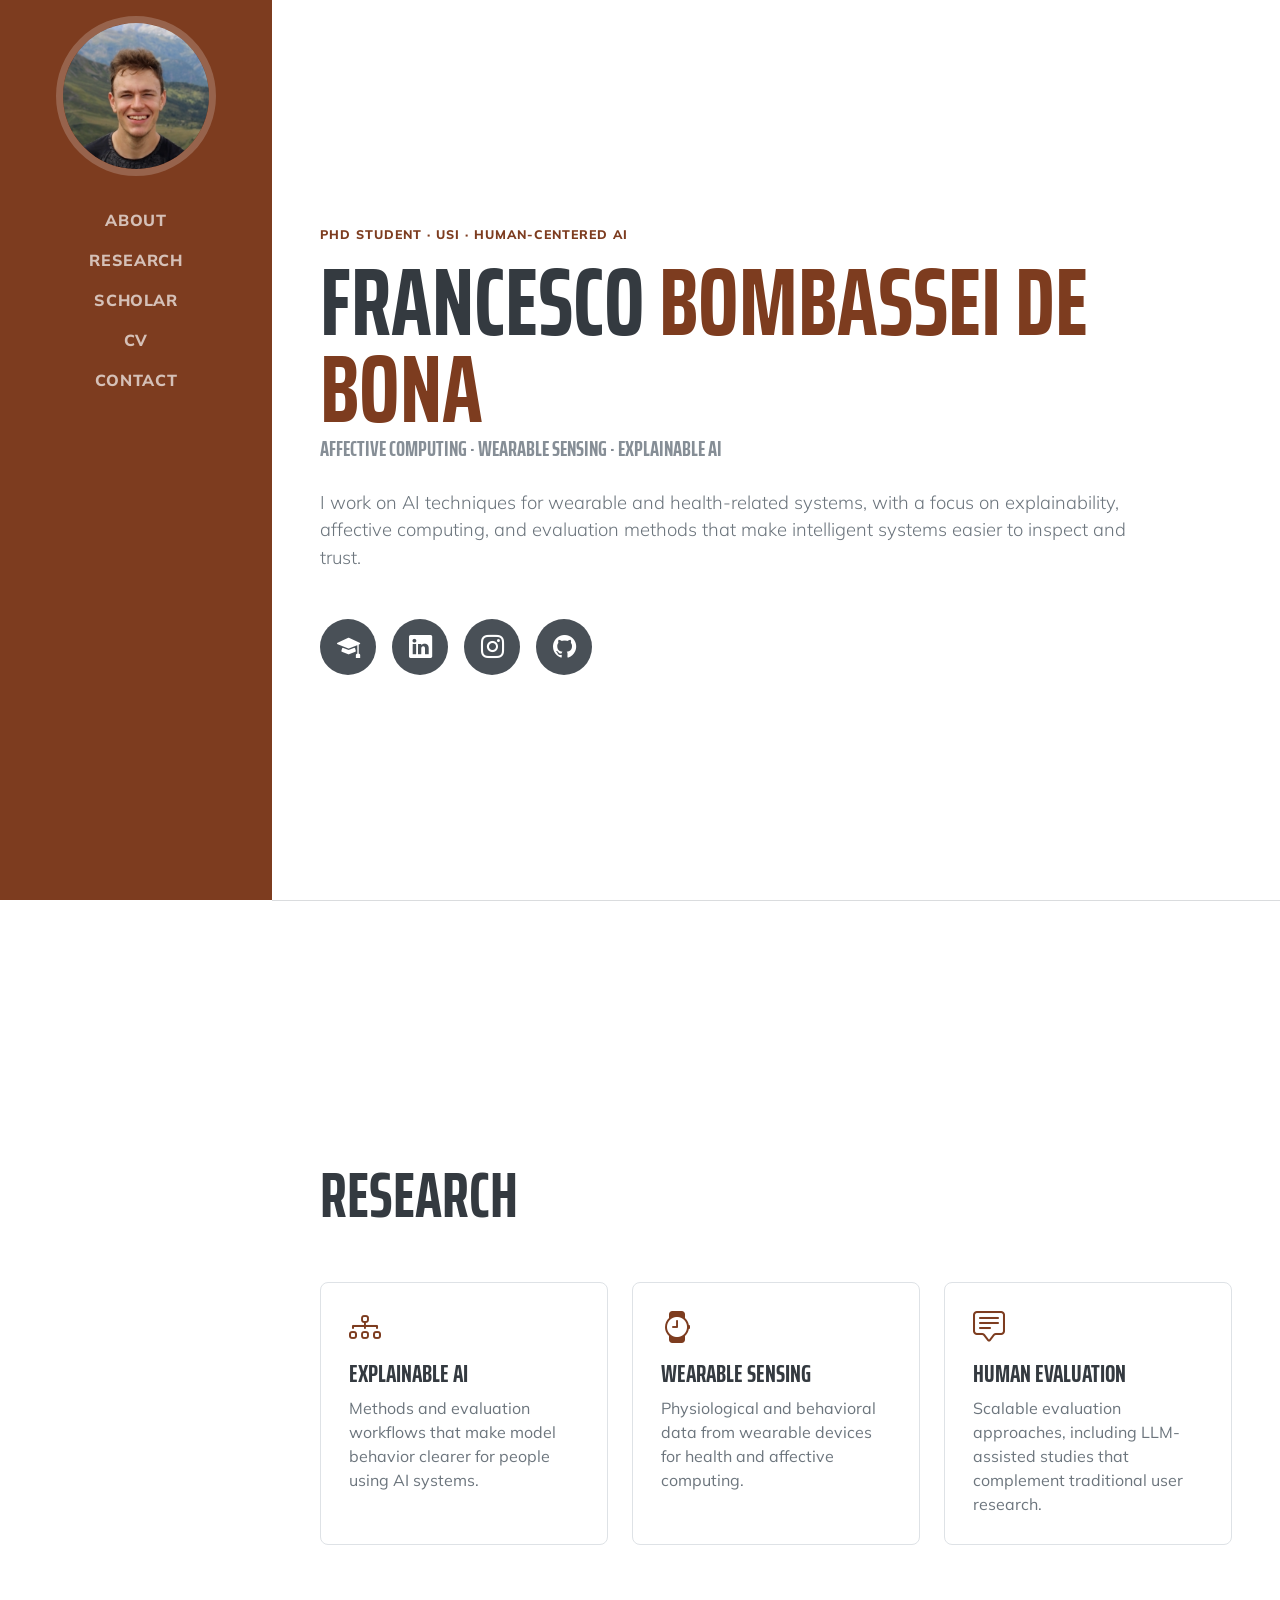
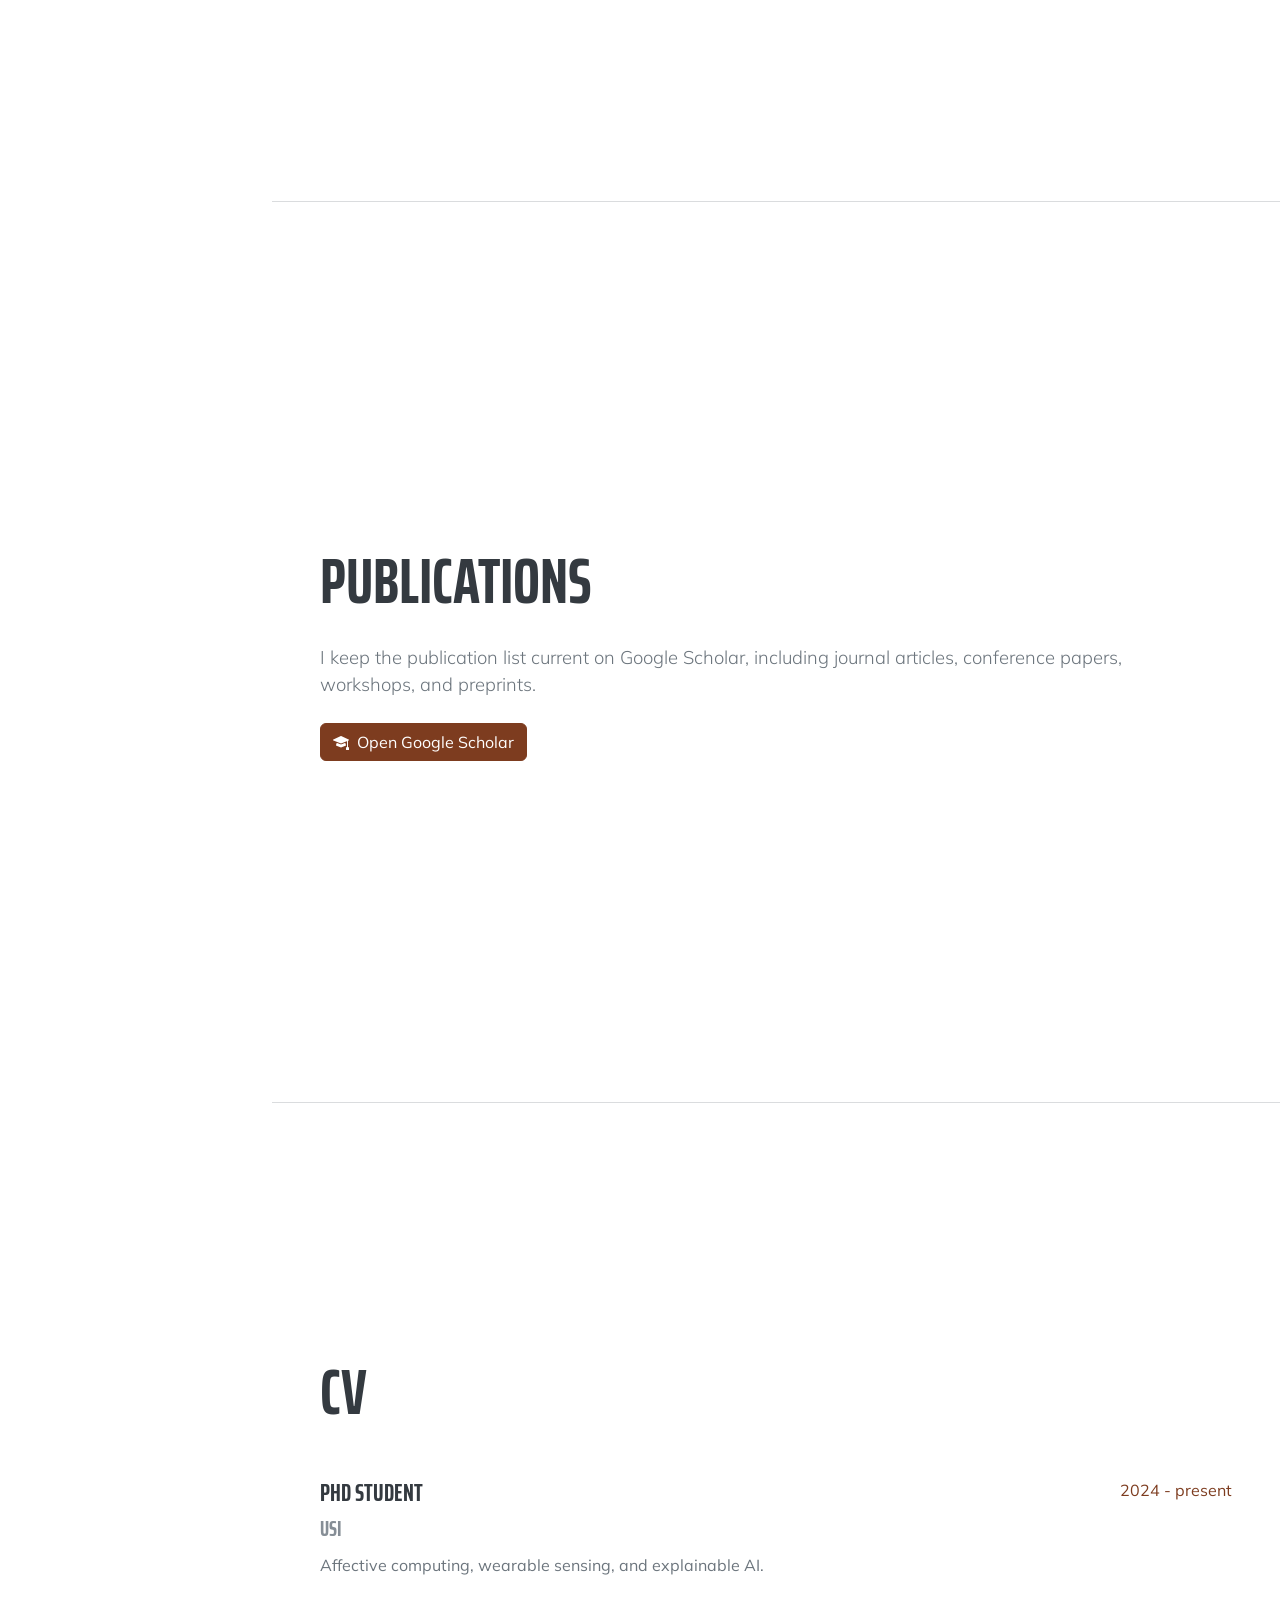
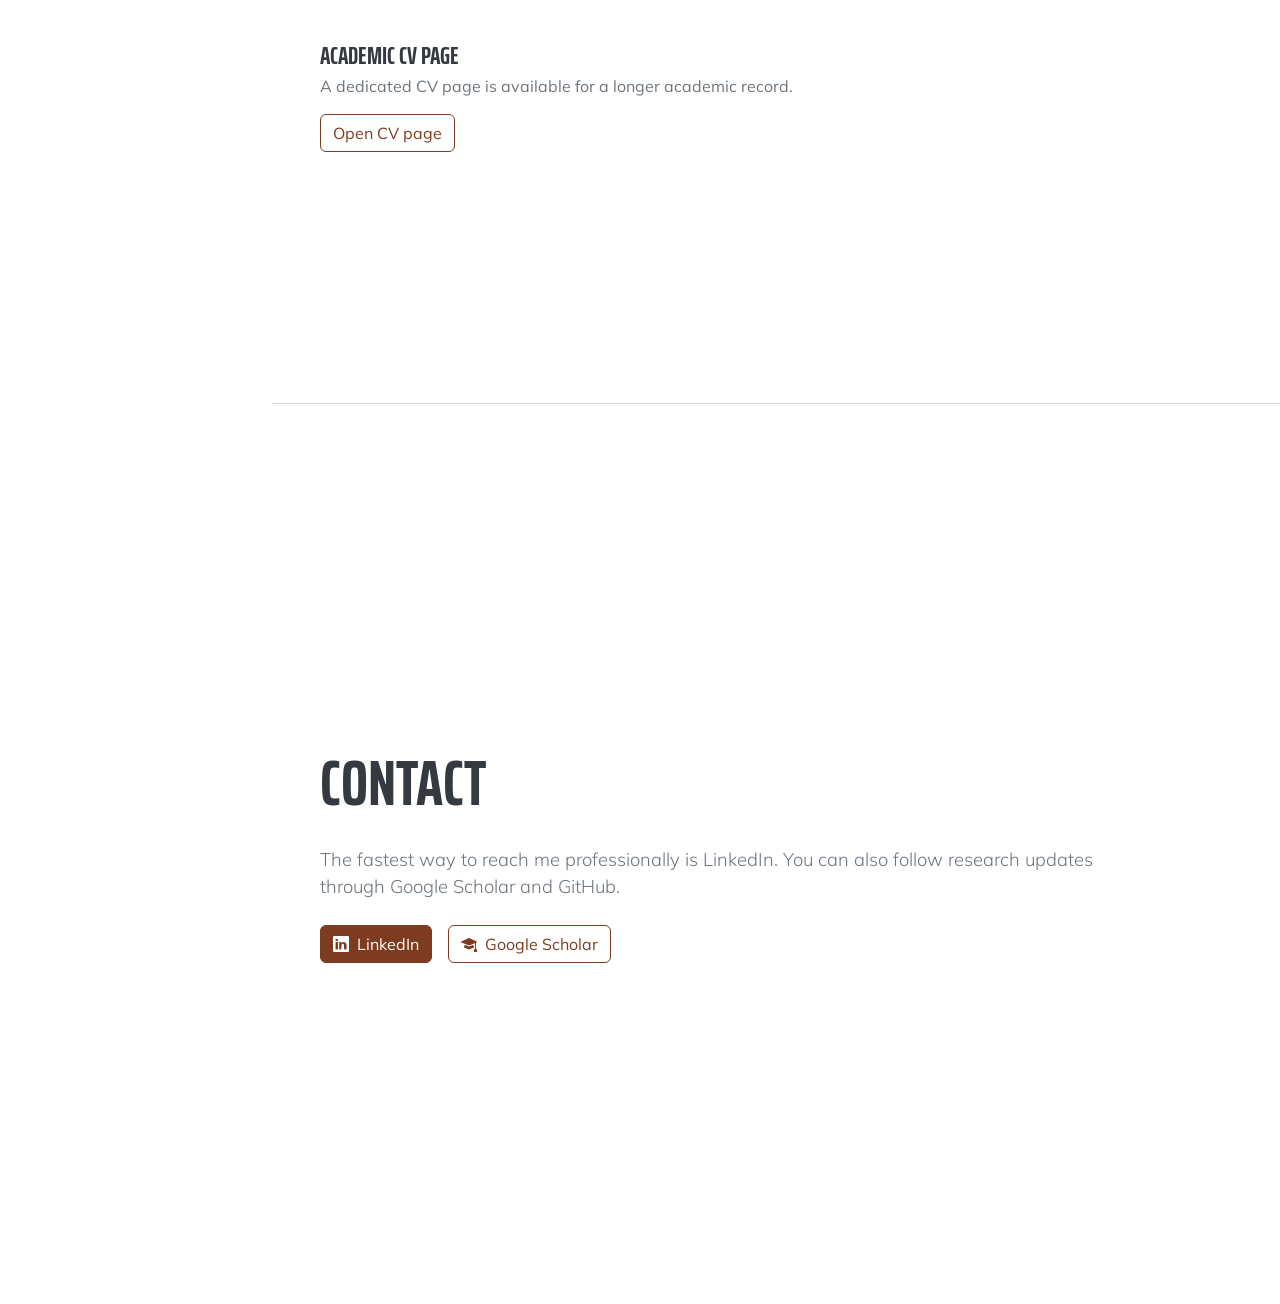
==== commit 00dd312e: "Update scholar links and CV details" ====
--- a/index.html
+++ b/index.html
@@ -28,7 +28,7 @@
         <ul class="navbar-nav">
           <li class="nav-item"><a class="nav-link" href="#about">About</a></li>
           <li class="nav-item"><a class="nav-link" href="#research">Research</a></li>
-          <li class="nav-item"><a class="nav-link" href="#publications">Publications</a></li>
+          <li class="nav-item"><a class="nav-link" href="#scholar">Scholar</a></li>
           <li class="nav-item"><a class="nav-link" href="#cv">CV</a></li>
           <li class="nav-item"><a class="nav-link" href="#contact">Contact</a></li>
         </ul>
@@ -52,10 +52,10 @@
             methods that make intelligent systems easier to inspect and trust.
           </p>
           <div class="social-icons" aria-label="Profile links">
-            <a class="social-icon" href="https://scholar.google.com/scholar?q=%22Francesco+Bombassei+De+Bona%22" target="_blank" rel="noopener noreferrer" aria-label="Google Scholar">
+            <a class="social-icon" href="https://scholar.google.com/citations?user=vCqZb34AAAAJ" target="_blank" rel="noopener noreferrer" aria-label="Google Scholar">
               <i class="bi bi-mortarboard-fill"></i>
             </a>
-            <a class="social-icon" href="https://www.linkedin.com/in/frabomba6/" target="_blank" rel="noopener noreferrer" aria-label="LinkedIn">
+            <a class="social-icon" href="https://www.linkedin.com/in/francesco-bombassei-de-bona-52990415a" target="_blank" rel="noopener noreferrer" aria-label="LinkedIn">
               <i class="bi bi-linkedin"></i>
             </a>
             <a class="social-icon" href="https://www.instagram.com/frabomba6/" target="_blank" rel="noopener noreferrer" aria-label="Instagram">
@@ -101,24 +101,16 @@
 
       <hr class="m-0">
 
-      <section class="resume-section" id="publications">
+      <section class="resume-section" id="scholar">
         <div class="resume-section-content">
-          <h2 class="mb-5">Selected Publications</h2>
-          <div class="d-flex flex-column flex-md-row justify-content-between gap-3 mb-5">
-            <div class="flex-grow-1">
-              <h3 class="mb-1">Evaluating Explanations Through LLMs: Beyond Traditional User Studies</h3>
-              <p class="mb-2">
-                Francesco Bombassei De Bona, Gabriele Dominici, Tim Miller,
-                Marc Langheinrich, Martin Gjoreski.
-              </p>
-              <a class="inline-link" href="https://arxiv.org/abs/2410.17781" target="_blank" rel="noopener noreferrer">Read on arXiv</a>
-            </div>
-            <div class="flex-shrink-0"><span class="text-primary">2024</span></div>
-          </div>
-          <p class="text-muted mb-0">
-            Add more publications here as the page grows; this section is ready
-            for paper links, venues, code, and project pages.
+          <h2 class="mb-4">Publications</h2>
+          <p class="lead mb-4">
+            I keep the publication list current on Google Scholar, including
+            journal articles, conference papers, workshops, and preprints.
           </p>
+          <a class="btn btn-primary" href="https://scholar.google.com/citations?user=vCqZb34AAAAJ" target="_blank" rel="noopener noreferrer">
+            <i class="bi bi-mortarboard-fill me-2"></i>Open Google Scholar
+          </a>
         </div>
       </section>
 
@@ -155,10 +147,10 @@
             follow research updates through Google Scholar and GitHub.
           </p>
           <div class="d-flex flex-wrap gap-3">
-            <a class="btn btn-primary" href="https://www.linkedin.com/in/frabomba6/" target="_blank" rel="noopener noreferrer">
+            <a class="btn btn-primary" href="https://www.linkedin.com/in/francesco-bombassei-de-bona-52990415a" target="_blank" rel="noopener noreferrer">
               <i class="bi bi-linkedin me-2"></i>LinkedIn
             </a>
-            <a class="btn btn-outline-primary" href="https://scholar.google.com/scholar?q=%22Francesco+Bombassei+De+Bona%22" target="_blank" rel="noopener noreferrer">
+            <a class="btn btn-outline-primary" href="https://scholar.google.com/citations?user=vCqZb34AAAAJ" target="_blank" rel="noopener noreferrer">
               <i class="bi bi-mortarboard-fill me-2"></i>Google Scholar
             </a>
           </div>
--- a/assets/styles.css
+++ b/assets/styles.css
@@ -182,6 +182,27 @@
   object-fit: cover;
 }
 
+.cv-contact {
+  display: flex;
+  flex-wrap: wrap;
+  gap: 0.5rem 1rem;
+}
+
+.cv-contact a {
+  color: var(--bs-primary);
+  font-weight: 800;
+  text-decoration: none;
+}
+
+.cv-contact a:hover {
+  text-decoration: underline;
+}
+
+.cv-contact span::before,
+.cv-contact a + a::before {
+  color: #adb5bd;
+}
+
 .cv-block {
   padding: 2rem;
   border: 1px solid #dee2e6;
@@ -201,6 +222,10 @@
   gap: 2rem;
   border-top: 1px solid #edf0f2;
   padding-top: 1.25rem;
+}
+
+.cv-item + .cv-item {
+  margin-top: 1.25rem;
 }
 
 .cv-item > span {
@@ -227,6 +252,16 @@
   font-weight: 800;
 }
 
+.reference-grid {
+  display: grid;
+  grid-template-columns: repeat(2, minmax(0, 1fr));
+  gap: 1.5rem;
+}
+
+.reference-grid p {
+  margin-bottom: 0.25rem;
+}
+
 @media (min-width: 992px) {
   body {
     padding-top: 0;
@@ -285,4 +320,8 @@
     display: inline-flex;
     margin-top: 0.75rem;
   }
-}
+
+  .reference-grid {
+    grid-template-columns: 1fr;
+  }
+}
